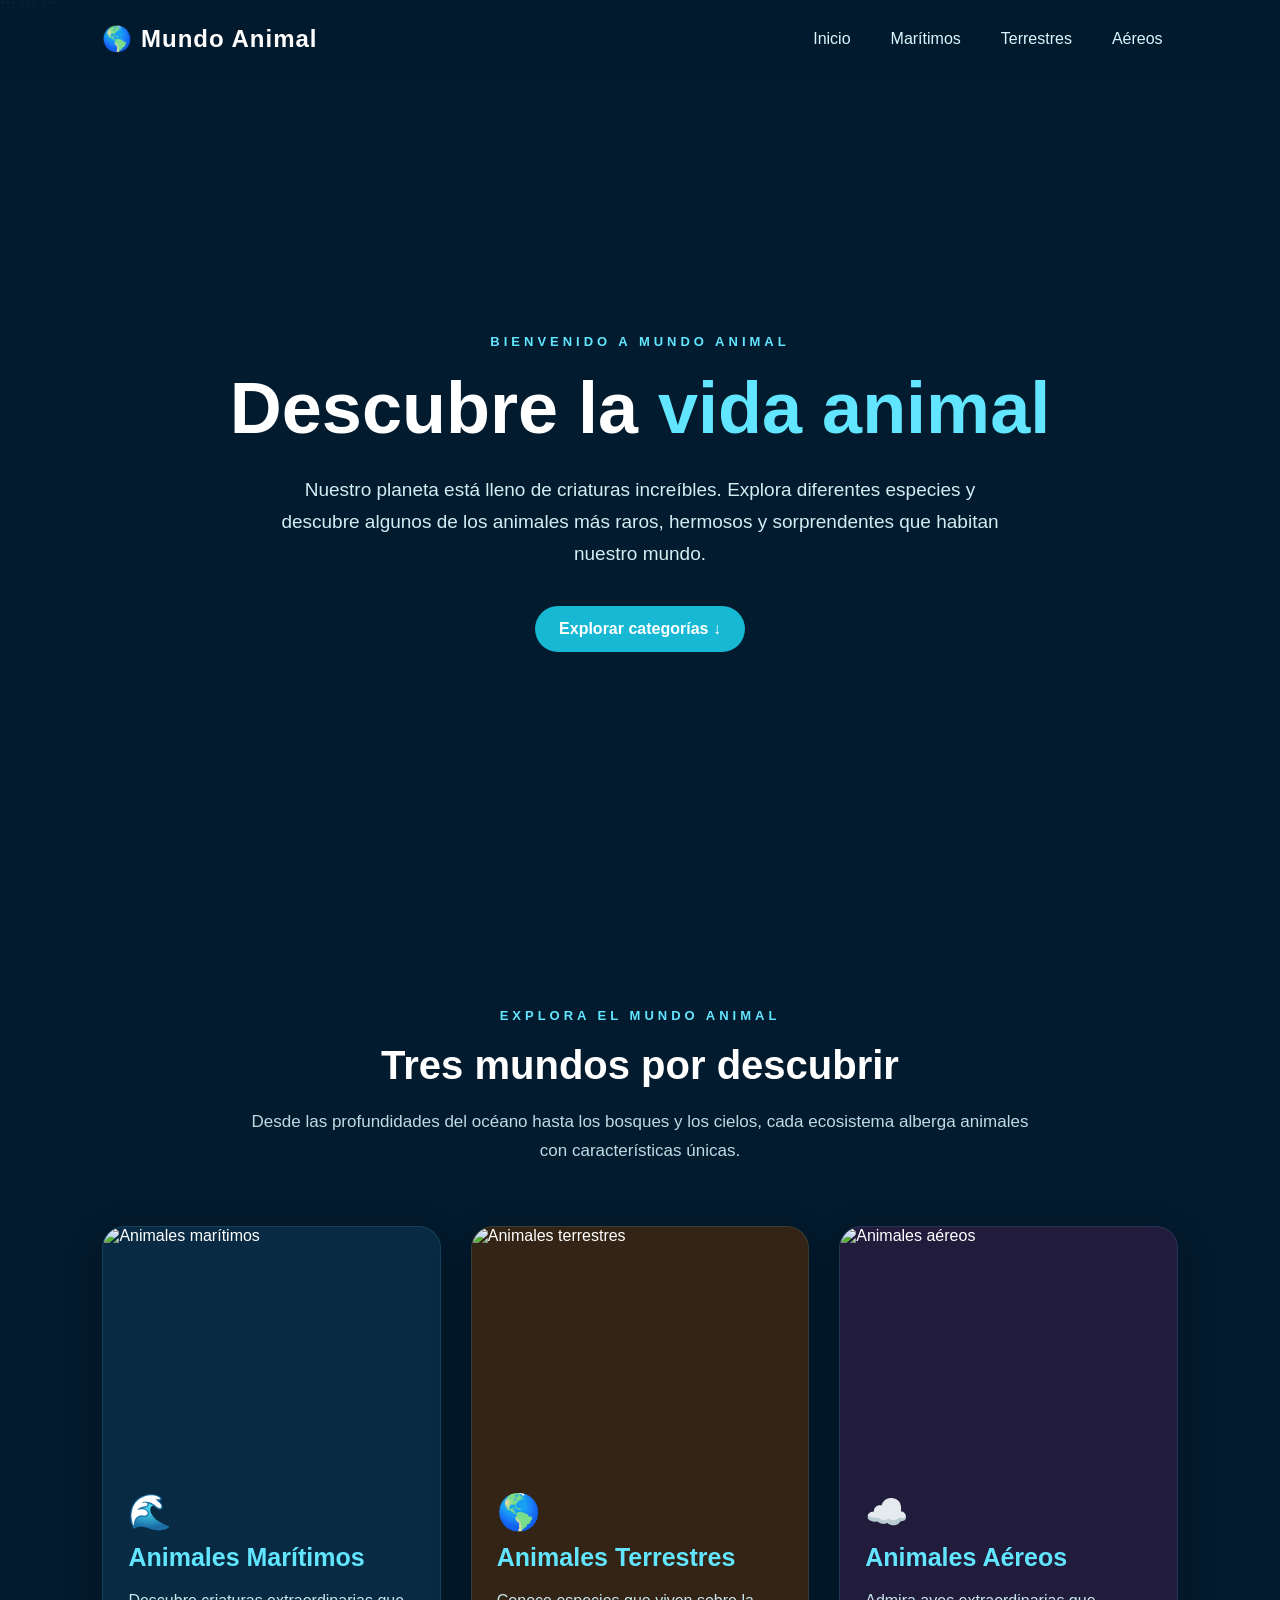
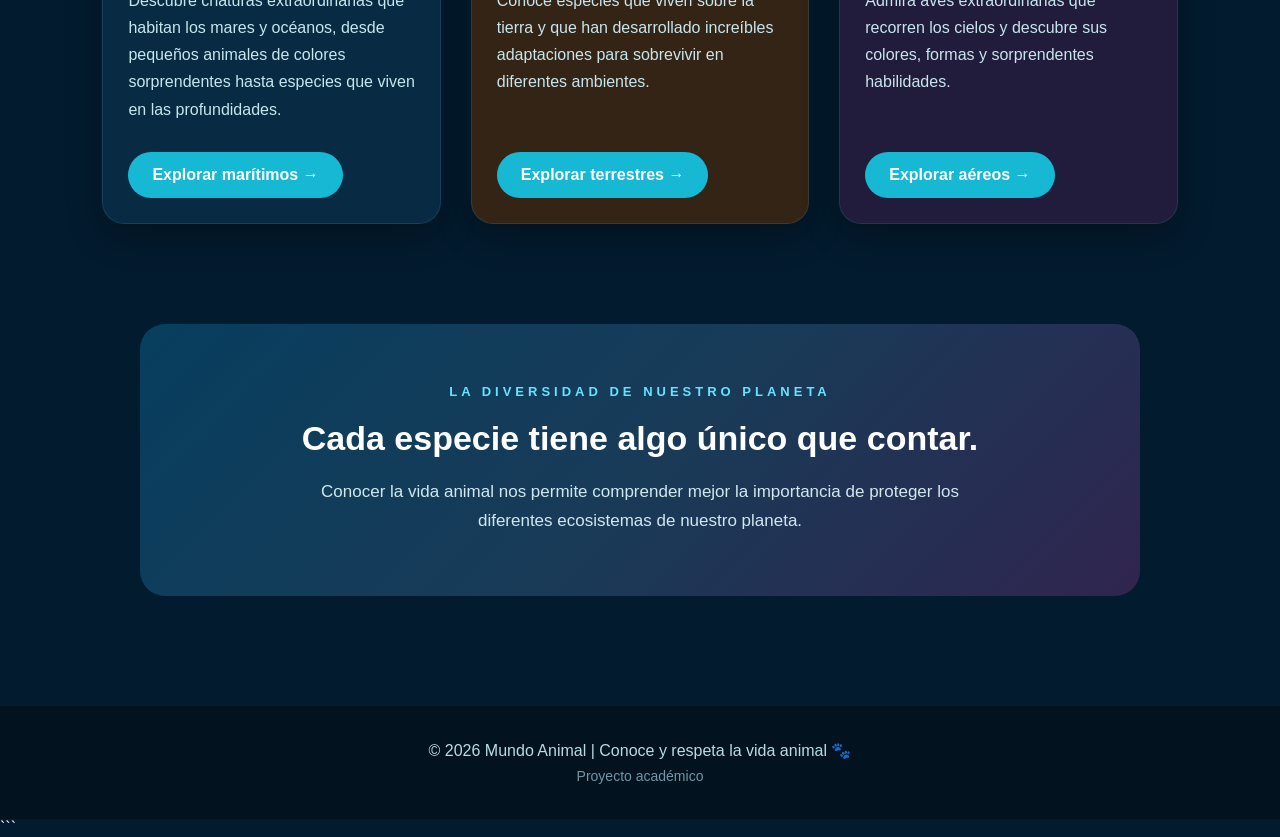
==== index1.html @ a771d965 "Add files via upload" ====
<!DOCTYPE html>

<html lang="es">

<head>

```
<meta charset="UTF-8">

<meta name="viewport" content="width=device-width, initial-scale=1.0">

<title>Mundo Animal</title>

<link rel="stylesheet" href="estilos-index.css">
```

</head>

<body>

```
<!-- =========================
     ENCABEZADO
========================== -->

<header>

    <div class="logo">
        🌎 Mundo Animal
    </div>


    <nav>

        <a href="index.html">
            Inicio
        </a>

        <a href="animales-maritimos.html">
            Marítimos
        </a>

        <a href="animales-terrestres.html">
            Terrestres
        </a>

        <a href="animales-aereos.html">
            Aéreos
        </a>

    </nav>

</header>



<!-- =========================
     PORTADA
========================== -->

<section class="portada">

    <div class="portada-contenido">


        <p class="subtitulo">
            BIENVENIDO A MUNDO ANIMAL
        </p>


        <h1>

            Descubre la
            <span>vida animal</span>

        </h1>


        <p class="descripcion">

            Nuestro planeta está lleno de criaturas increíbles.
            Explora diferentes especies y descubre algunos de los
            animales más raros, hermosos y sorprendentes que
            habitan nuestro mundo.

        </p>


        <a href="#categorias" class="boton">

            Explorar categorías ↓

        </a>


    </div>

</section>



<!-- =========================
     PRESENTACIÓN
========================== -->

<main>


    <section class="introduccion">

        <p class="subtitulo">
            EXPLORA EL MUNDO ANIMAL
        </p>


        <h2>
            Tres mundos por descubrir
        </h2>


        <p>

            Desde las profundidades del océano hasta los bosques
            y los cielos, cada ecosistema alberga animales con
            características únicas.

        </p>

    </section>



    <!-- =========================
         CATEGORÍAS
    ========================== -->

    <section id="categorias" class="categorias">


        <!-- MARÍTIMOS -->

        <article class="tarjeta maritimos">


            <div class="imagen">

                <img
                    src="https://images.unsplash.com/photo-1544550285-f813152fb2fd?auto=format&fit=crop&w=900&q=85"
                    alt="Animales marítimos">

            </div>


            <div class="contenido">

                <div class="icono">
                    🌊
                </div>


                <h3>
                    Animales Marítimos
                </h3>


                <p>

                    Descubre criaturas extraordinarias que habitan
                    los mares y océanos, desde pequeños animales
                    de colores sorprendentes hasta especies que
                    viven en las profundidades.

                </p>


                <a
                    href="animales-maritimos.html"
                    class="boton">

                    Explorar marítimos →

                </a>

            </div>

        </article>



        <!-- TERRESTRES -->

        <article class="tarjeta terrestres">


            <div class="imagen">

                <img
                    src="https://images.unsplash.com/photo-1516026672322-bc52d61a55d5?auto=format&fit=crop&w=900&q=85"
                    alt="Animales terrestres">

            </div>


            <div class="contenido">

                <div class="icono">
                    🌎
                </div>


                <h3>
                    Animales Terrestres
                </h3>


                <p>

                    Conoce especies que viven sobre la tierra y
                    que han desarrollado increíbles adaptaciones
                    para sobrevivir en diferentes ambientes.

                </p>


                <a
                    href="animales-terrestres.html"
                    class="boton">

                    Explorar terrestres →

                </a>

            </div>

        </article>



        <!-- AÉREOS -->

        <article class="tarjeta aereos">


            <div class="imagen">

                <img
                    src="https://images.unsplash.com/photo-1444464666168-49d633b86797?auto=format&fit=crop&w=900&q=85"
                    alt="Animales aéreos">

            </div>


            <div class="contenido">

                <div class="icono">
                    ☁️
                </div>


                <h3>
                    Animales Aéreos
                </h3>


                <p>

                    Admira aves extraordinarias que recorren los
                    cielos y descubre sus colores, formas y
                    sorprendentes habilidades.

                </p>


                <a
                    href="animales-aereos.html"
                    class="boton">

                    Explorar aéreos →

                </a>

            </div>

        </article>


    </section>



    <!-- =========================
         MENSAJE FINAL
    ========================== -->

    <section class="mensaje">

        <div>

            <p class="subtitulo">
                LA DIVERSIDAD DE NUESTRO PLANETA
            </p>


            <h2>
                Cada especie tiene algo único que contar.
            </h2>


            <p>

                Conocer la vida animal nos permite comprender
                mejor la importancia de proteger los diferentes
                ecosistemas de nuestro planeta.

            </p>

        </div>

    </section>


</main>



<!-- =========================
     FOOTER
========================== -->

<footer>

    <p>
        © 2026 Mundo Animal | Conoce y respeta la vida animal 🐾
    </p>


    <p class="footer-secundario">
        Proyecto académico
    </p>

</footer>
```

</body>

</html>
---- estilos-index.css ----
/* =========================
CONFIGURACIÓN GENERAL
========================= */

* {
  margin: 0;
  padding: 0;
  box-sizing: border-box;
  }

html {
scroll-behavior: smooth;
}

body {
font-family: Arial, Helvetica, sans-serif;
background-color: #031b2e;
color: white;

}

/* =========================
ENCABEZADO
========================= */

header {
width: 100%;
padding: 20px 8%;
display: flex;
justify-content: space-between;
align-items: center;
background-color: rgba(3, 27, 46, 0.95);
position: absolute;
top: 0;
left: 0;
z-index: 10;
}

.logo {
font-size: 24px;
font-weight: bold;
letter-spacing: 1px;
}

nav {
display: flex;
gap: 10px;
}

nav a {
text-decoration: none;
color: #d8f8ff;
padding: 10px 15px;
border-radius: 20px;
transition: 0.3s;
}

nav a:hover {
background-color: #16b8d4;
color: white;
}

/* =========================
PORTADA
========================= */

.portada {
min-height: 100vh;
display: flex;
align-items: center;
justify-content: center;
text-align: center;
padding: 120px 20px 70px;

background:

    linear-gradient(

        rgba(3, 27, 46, 0.60),

        rgba(3, 27, 46, 0.96)

    ),

    url("https://images.unsplash.com/photo-1464822759023-fed622ff2c3b?auto=format&fit=crop&w=2000&q=85");


background-size: cover;

background-position: center;
}

.portada-contenido {
max-width: 850px;
}

.subtitulo {
color: #62e6ff;
font-size: 13px;
font-weight: bold;
letter-spacing: 4px;
margin-bottom: 20px;
}

.portada h1 {
font-size: 72px;
line-height: 1.1;
margin-bottom: 25px;
}

.portada h1 span {
color: #62e6ff;
}

.descripcion {
max-width: 720px;
margin: 0 auto 35px;
color: #d4edf3;
font-size: 19px;
line-height: 1.7;
}

/* =========================
BOTONES
========================= */

.boton {
display: inline-block;
text-decoration: none;
background-color: #16b8d4;
color: white;
padding: 14px 24px;
border-radius: 30px;
font-weight: bold;
transition: 0.3s;
}

.boton:hover {
background-color: #62e6ff;
color: #031b2e;
transform: translateY(-3px);
}

/* =========================
CONTENIDO
========================= */

main {
padding: 90px 8%;
}

/* =========================
INTRODUCCIÓN
========================= */

.introduccion {
max-width: 800px;
margin: 0 auto 60px;
text-align: center;
}

.introduccion h2 {
font-size: 40px;
margin-bottom: 20px;
}

.introduccion > p:last-child {
color: #bddce4;
font-size: 17px;
line-height: 1.7;
}

/* =========================
CATEGORÍAS
========================= */

.categorias {
max-width: 1250px;
margin: auto;
display: grid;
grid-template-columns:
    repeat(3, 1fr);

gap: 30px;
}

/* =========================
TARJETAS
========================= */

.tarjeta {
background-color: #082b43;
border-radius: 22px;
overflow: hidden;
border: 1px solid rgba(98, 230, 255, 0.12);
box-shadow:
    0 12px 35px rgba(0, 0, 0, 0.30);
transition: 0.3s;
}

.tarjeta:hover {
transform: translateY(-10px);
border-color: #62e6ff;
box-shadow:
    0 20px 45px rgba(0, 0, 0, 0.45);
}

/* =========================
IMÁGENES
========================= */

.imagen {
width: 100%;
height: 240px;
overflow: hidden;
}

.imagen img {
width: 100%;
height: 100%;
object-fit: cover;
transition: 0.5s;
}

.tarjeta:hover .imagen img {
transform: scale(1.08);
}

/* =========================
CONTENIDO TARJETAS
========================= */

.contenido {
padding: 25px;
}

.icono {
font-size: 35px;
margin-bottom: 10px;
}

.contenido h3 {
font-size: 25px;
color: #62e6ff;
margin-bottom: 15px;
}

.contenido p {
color: #c8e6ed;
line-height: 1.7;
min-height: 145px;
margin-bottom: 20px;
}

/* =========================
COLORES DE CATEGORÍAS
========================= */

.maritimos {
background-color: #082b43;
}

.terrestres {
background-color: #332416;
}

.aereos {
background-color: #211b3c;
}

/* =========================
MENSAJE FINAL
========================= */

.mensaje {
max-width: 1000px;
margin: 100px auto 20px;
padding: 60px 40px;
text-align: center;
border-radius: 25px;


background:

    linear-gradient(
        135deg,
        #073e5e,
        #183b58,
        #30254f

    );
}

.mensaje h2 {
max-width: 700px;
margin: 0 auto 20px;
font-size: 34px;
}

.mensaje p:last-child {
max-width: 700px;
margin: auto;
color: #d1e8ee;
line-height: 1.7;
font-size: 17px;
}

/* =========================
FOOTER
========================= */

footer {
text-align: center;
padding: 35px 20px;
background-color: #02121f;
color: #b9dce4;
}

.footer-secundario {
margin-top: 8px;
font-size: 14px;
color: #6e98a4;
}

/* =========================
RESPONSIVE
========================= */

@media (max-width: 950px) {

.categorias {
    grid-template-columns: 1fr 1fr;
}
}

@media (max-width: 768px) {
header {
    padding: 18px 5%;
    flex-direction: column;
    gap: 15px;
}


nav {
    flex-wrap: wrap;
    justify-content: center;
}


.portada {
    padding-top: 170px;
}


.portada h1 {
    font-size: 50px;
}


.descripcion {
    font-size: 16px;
}


main {

    padding: 60px 5%;
}


.introduccion h2 {

    font-size: 32px;
}


.categorias {

    grid-template-columns: 1fr;
}


.contenido p {

    min-height: auto;
}

}

@media (max-width: 480px) {
.logo {

    font-size: 19px;
}


nav a {

    font-size: 14px;

    padding: 8px 10px;
}


.portada h1 {

    font-size: 38px;
}


.subtitulo {

    font-size: 10px;

    letter-spacing: 2px;
}


.mensaje {

    padding: 45px 20px;
}


.mensaje h2 {

    font-size: 27px;
}
}
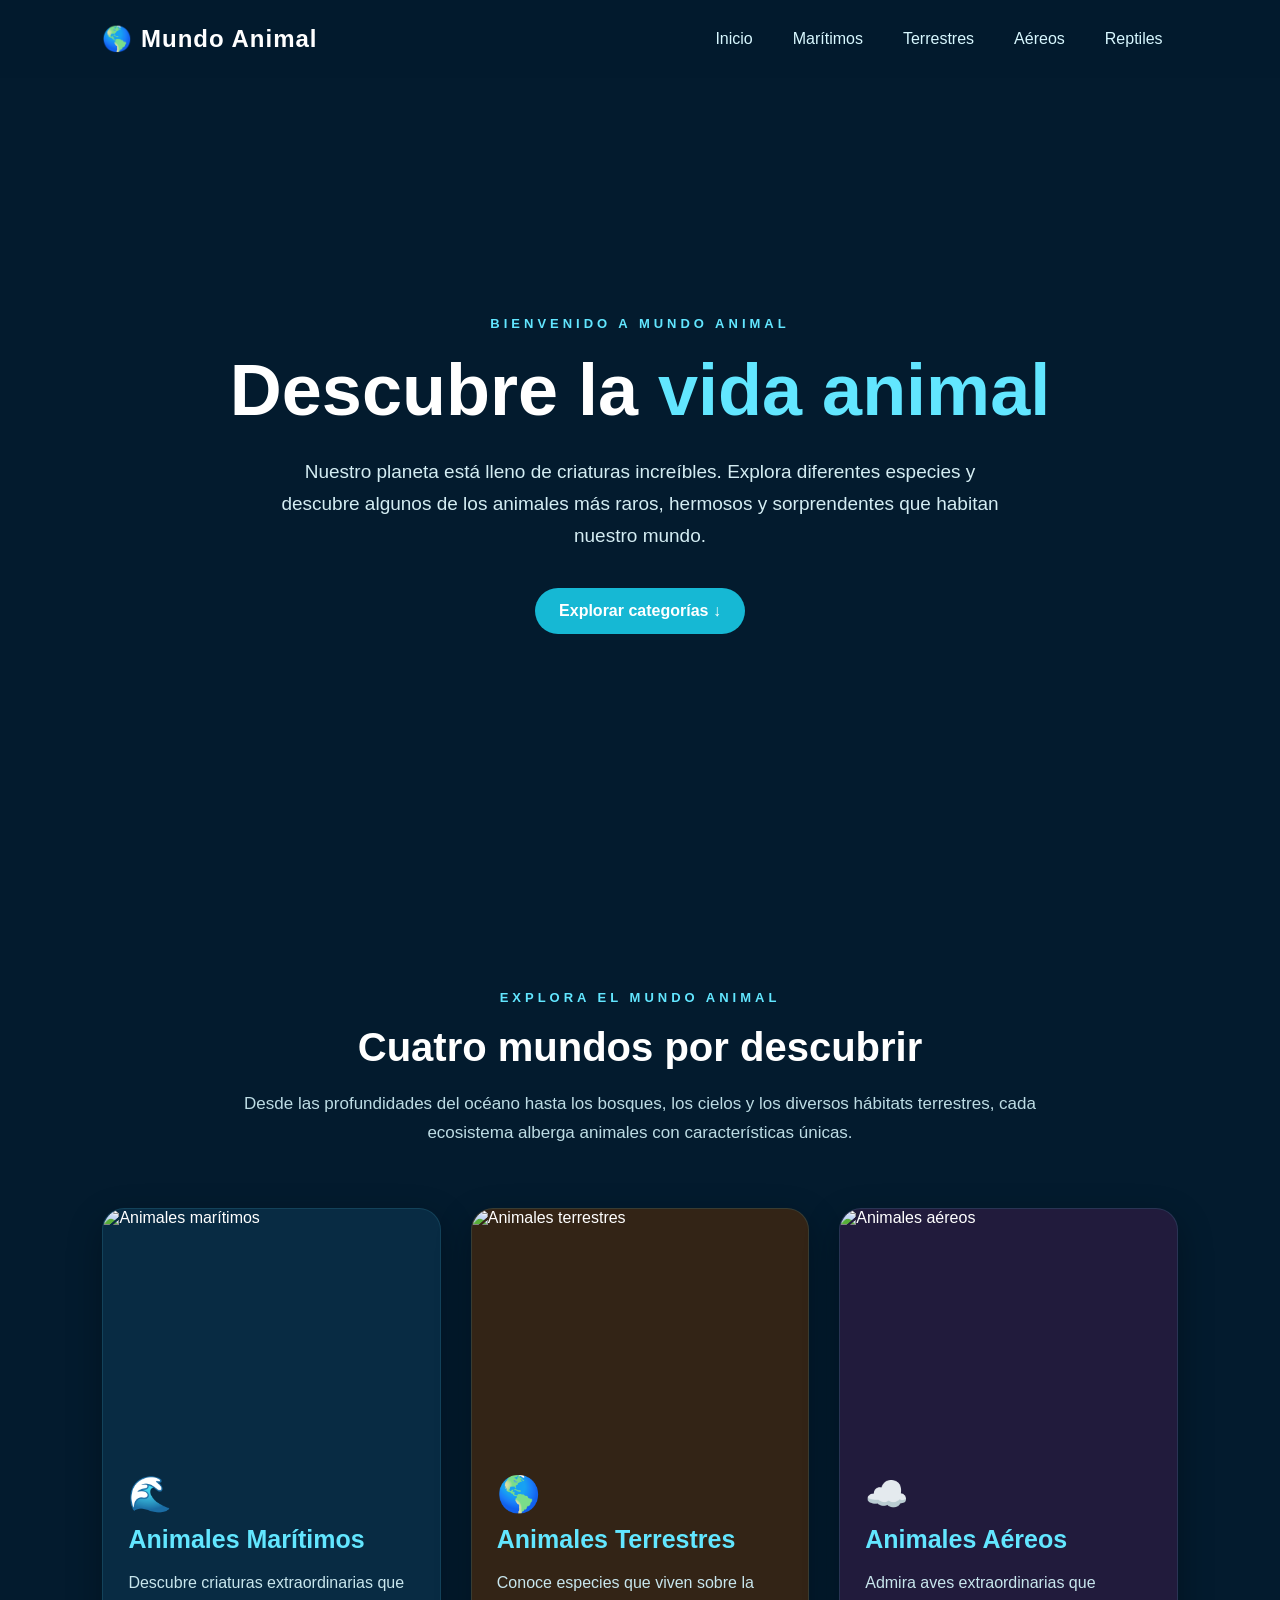
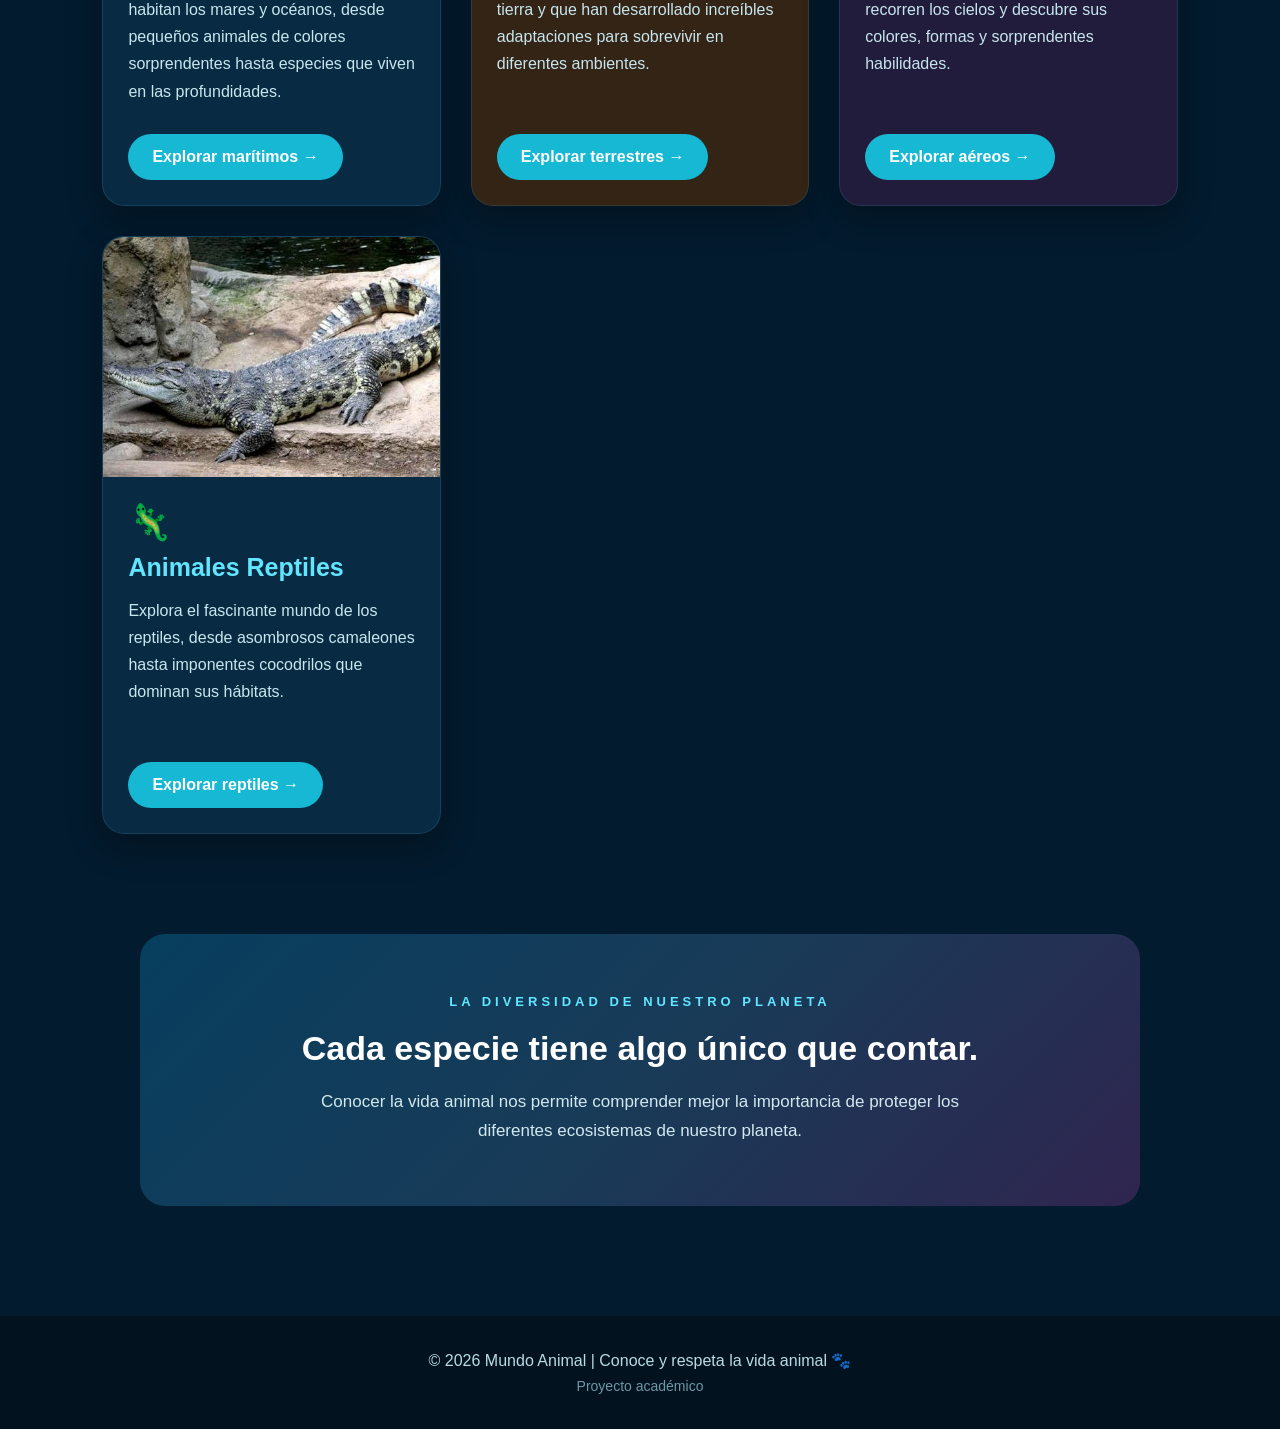
==== commit 54ead1bc: "Add files via upload" ====
--- a/index1.html
+++ b/index1.html
@@ -1,346 +1,170 @@
 <!DOCTYPE html>
-
 <html lang="es">
 
 <head>
-
-```
-<meta charset="UTF-8">
-
-<meta name="viewport" content="width=device-width, initial-scale=1.0">
-
-<title>Mundo Animal</title>
-
-<link rel="stylesheet" href="estilos-index.css">
-```
-
+    <meta charset="UTF-8">
+    <meta name="viewport" content="width=device-width, initial-scale=1.0">
+    <title>Mundo Animal</title>
+    <link rel="stylesheet" href="estilos-index.css">
 </head>
 
 <body>
 
-```
-<!-- =========================
+    <!-- =========================
      ENCABEZADO
 ========================== -->
+    <header>
+        <div class="logo">
+            🌎 Mundo Animal
+        </div>
 
-<header>
+        <nav>
+            <a href="index.html">Inicio</a>
+            <a href="animales-maritimos.html">Marítimos</a>
+            <a href="animales-terrestres.html">Terrestres</a>
+            <a href="animales-aereos.html">Aéreos</a>
+            <a href="animales-reptiles.html">Reptiles</a>
+        </nav>
+    </header>
 
-    <div class="logo">
-        🌎 Mundo Animal
-    </div>
-
-
-    <nav>
-
-        <a href="index.html">
-            Inicio
-        </a>
-
-        <a href="animales-maritimos.html">
-            Marítimos
-        </a>
-
-        <a href="animales-terrestres.html">
-            Terrestres
-        </a>
-
-        <a href="animales-aereos.html">
-            Aéreos
-        </a>
-
-    </nav>
-
-</header>
-
-
-
-<!-- =========================
+    <!-- =========================
      PORTADA
 ========================== -->
+    <section class="portada">
+        <div class="portada-contenido">
+            <p class="subtitulo">BIENVENIDO A MUNDO ANIMAL</p>
+            <h1>
+                Descubre la
+                <span>vida animal</span>
+            </h1>
+            <p class="descripcion">
+                Nuestro planeta está lleno de criaturas increíbles.
+                Explora diferentes especies y descubre algunos de los
+                animales más raros, hermosos y sorprendentes que
+                habitan nuestro mundo.
+            </p>
+            <a href="#categorias" class="boton">Explorar categorías ↓</a>
+        </div>
+    </section>
 
-<section class="portada">
-
-    <div class="portada-contenido">
-
-
-        <p class="subtitulo">
-            BIENVENIDO A MUNDO ANIMAL
-        </p>
-
-
-        <h1>
-
-            Descubre la
-            <span>vida animal</span>
-
-        </h1>
-
-
-        <p class="descripcion">
-
-            Nuestro planeta está lleno de criaturas increíbles.
-            Explora diferentes especies y descubre algunos de los
-            animales más raros, hermosos y sorprendentes que
-            habitan nuestro mundo.
-
-        </p>
-
-
-        <a href="#categorias" class="boton">
-
-            Explorar categorías ↓
-
-        </a>
-
-
-    </div>
-
-</section>
-
-
-
-<!-- =========================
+    <!-- =========================
      PRESENTACIÓN
 ========================== -->
+    <main>
+        <section class="introduccion">
+            <p class="subtitulo">EXPLORA EL MUNDO ANIMAL</p>
+            <h2>Cuatro mundos por descubrir</h2>
+            <p>
+                Desde las profundidades del océano hasta los bosques,
+                los cielos y los diversos hábitats terrestres, cada ecosistema
+                alberga animales con características únicas.
+            </p>
+        </section>
 
-<main>
+        <!-- =========================
+         CATEGORÍAS
+    ========================== -->
+        <section id="categorias" class="categorias">
 
+            <!-- MARÍTIMOS -->
+            <article class="tarjeta maritimos">
+                <div class="imagen">
+                    <img src="https://images.unsplash.com/photo-1544550285-f813152fb2fd?auto=format&fit=crop&w=900&q=85"
+                        alt="Animales marítimos">
+                </div>
+                <div class="contenido">
+                    <div class="icono">🌊</div>
+                    <h3>Animales Marítimos</h3>
+                    <p>
+                        Descubre criaturas extraordinarias que habitan
+                        los mares y océanos, desde pequeños animales
+                        de colores sorprendentes hasta especies que
+                        viven en las profundidades.
+                    </p>
+                    <a href="animales-maritimos.html" class="boton">Explorar marítimos →</a>
+                </div>
+            </article>
 
-    <section class="introduccion">
+            <!-- TERRESTRES -->
+            <article class="tarjeta terrestres">
+                <div class="imagen">
+                    <img src="https://images.unsplash.com/photo-1516026672322-bc52d61a55d5?auto=format&fit=crop&w=900&q=85"
+                        alt="Animales terrestres">
+                </div>
+                <div class="contenido">
+                    <div class="icono">🌎</div>
+                    <h3>Animales Terrestres</h3>
+                    <p>
+                        Conoce especies que viven sobre la tierra y
+                        que han desarrollado increíbles adaptaciones
+                        para sobrevivir en diferentes ambientes.
+                    </p>
+                    <a href="animales-terrestres.html" class="boton">Explorar terrestres →</a>
+                </div>
+            </article>
 
-        <p class="subtitulo">
-            EXPLORA EL MUNDO ANIMAL
-        </p>
+            <!-- AÉREOS -->
+            <article class="tarjeta aereos">
+                <div class="imagen">
+                    <img src="https://images.unsplash.com/photo-1444464666168-49d633b86797?auto=format&fit=crop&w=900&q=85"
+                        alt="Animales aéreos">
+                </div>
+                <div class="contenido">
+                    <div class="icono">☁️</div>
+                    <h3>Animales Aéreos</h3>
+                    <p>
+                        Admira aves extraordinarias que recorren los
+                        cielos y descubre sus colores, formas y
+                        sorprendentes habilidades.
+                    </p>
+                    <a href="animales-aereos.html" class="boton">Explorar aéreos →</a>
+                </div>
+            </article>
 
+            <!-- REPTILES -->
+            <article class="tarjeta reptiles">
+                <div class="imagen">
+                    <img src="rep.jpg" alt="Animales reptiles">
+                </div>
+                <div class="contenido">
+                    <div class="icono">🦎</div>
+                    <h3>Animales Reptiles</h3>
+                    <p>
+                        Explora el fascinante mundo de los reptiles, desde
+                        asombrosos camaleones hasta imponentes cocodrilos
+                        que dominan sus hábitats.
+                    </p>
+                    <a href="animales-reptiles.html" class="boton">Explorar reptiles →</a>
+                </div>
+            </article>
 
-        <h2>
-            Tres mundos por descubrir
-        </h2>
+        </section>
 
+        <!-- =========================
+         MENSAJE FINAL
+    ========================== -->
+        <section class="mensaje">
+            <div>
+                <p class="subtitulo">LA DIVERSIDAD DE NUESTRO PLANETA</p>
+                <h2>Cada especie tiene algo único que contar.</h2>
+                <p>
+                    Conocer la vida animal nos permite comprender
+                    mejor la importancia de proteger los diferentes
+                    ecosistemas de nuestro planeta.
+                </p>
+            </div>
+        </section>
 
-        <p>
-
-            Desde las profundidades del océano hasta los bosques
-            y los cielos, cada ecosistema alberga animales con
-            características únicas.
-
-        </p>
-
-    </section>
-
-
+    </main>
 
     <!-- =========================
-         CATEGORÍAS
-    ========================== -->
-
-    <section id="categorias" class="categorias">
-
-
-        <!-- MARÍTIMOS -->
-
-        <article class="tarjeta maritimos">
-
-
-            <div class="imagen">
-
-                <img
-                    src="https://images.unsplash.com/photo-1544550285-f813152fb2fd?auto=format&fit=crop&w=900&q=85"
-                    alt="Animales marítimos">
-
-            </div>
-
-
-            <div class="contenido">
-
-                <div class="icono">
-                    🌊
-                </div>
-
-
-                <h3>
-                    Animales Marítimos
-                </h3>
-
-
-                <p>
-
-                    Descubre criaturas extraordinarias que habitan
-                    los mares y océanos, desde pequeños animales
-                    de colores sorprendentes hasta especies que
-                    viven en las profundidades.
-
-                </p>
-
-
-                <a
-                    href="animales-maritimos.html"
-                    class="boton">
-
-                    Explorar marítimos →
-
-                </a>
-
-            </div>
-
-        </article>
-
-
-
-        <!-- TERRESTRES -->
-
-        <article class="tarjeta terrestres">
-
-
-            <div class="imagen">
-
-                <img
-                    src="https://images.unsplash.com/photo-1516026672322-bc52d61a55d5?auto=format&fit=crop&w=900&q=85"
-                    alt="Animales terrestres">
-
-            </div>
-
-
-            <div class="contenido">
-
-                <div class="icono">
-                    🌎
-                </div>
-
-
-                <h3>
-                    Animales Terrestres
-                </h3>
-
-
-                <p>
-
-                    Conoce especies que viven sobre la tierra y
-                    que han desarrollado increíbles adaptaciones
-                    para sobrevivir en diferentes ambientes.
-
-                </p>
-
-
-                <a
-                    href="animales-terrestres.html"
-                    class="boton">
-
-                    Explorar terrestres →
-
-                </a>
-
-            </div>
-
-        </article>
-
-
-
-        <!-- AÉREOS -->
-
-        <article class="tarjeta aereos">
-
-
-            <div class="imagen">
-
-                <img
-                    src="https://images.unsplash.com/photo-1444464666168-49d633b86797?auto=format&fit=crop&w=900&q=85"
-                    alt="Animales aéreos">
-
-            </div>
-
-
-            <div class="contenido">
-
-                <div class="icono">
-                    ☁️
-                </div>
-
-
-                <h3>
-                    Animales Aéreos
-                </h3>
-
-
-                <p>
-
-                    Admira aves extraordinarias que recorren los
-                    cielos y descubre sus colores, formas y
-                    sorprendentes habilidades.
-
-                </p>
-
-
-                <a
-                    href="animales-aereos.html"
-                    class="boton">
-
-                    Explorar aéreos →
-
-                </a>
-
-            </div>
-
-        </article>
-
-
-    </section>
-
-
-
-    <!-- =========================
-         MENSAJE FINAL
-    ========================== -->
-
-    <section class="mensaje">
-
-        <div>
-
-            <p class="subtitulo">
-                LA DIVERSIDAD DE NUESTRO PLANETA
-            </p>
-
-
-            <h2>
-                Cada especie tiene algo único que contar.
-            </h2>
-
-
-            <p>
-
-                Conocer la vida animal nos permite comprender
-                mejor la importancia de proteger los diferentes
-                ecosistemas de nuestro planeta.
-
-            </p>
-
-        </div>
-
-    </section>
-
-
-</main>
-
-
-
-<!-- =========================
      FOOTER
 ========================== -->
-
-<footer>
-
-    <p>
-        © 2026 Mundo Animal | Conoce y respeta la vida animal 🐾
-    </p>
-
-
-    <p class="footer-secundario">
-        Proyecto académico
-    </p>
-
-</footer>
-```
+    <footer>
+        <p>© 2026 Mundo Animal | Conoce y respeta la vida animal 🐾</p>
+        <p class="footer-secundario">Proyecto académico</p>
+    </footer>
 
 </body>
 
-</html>
+</html>
